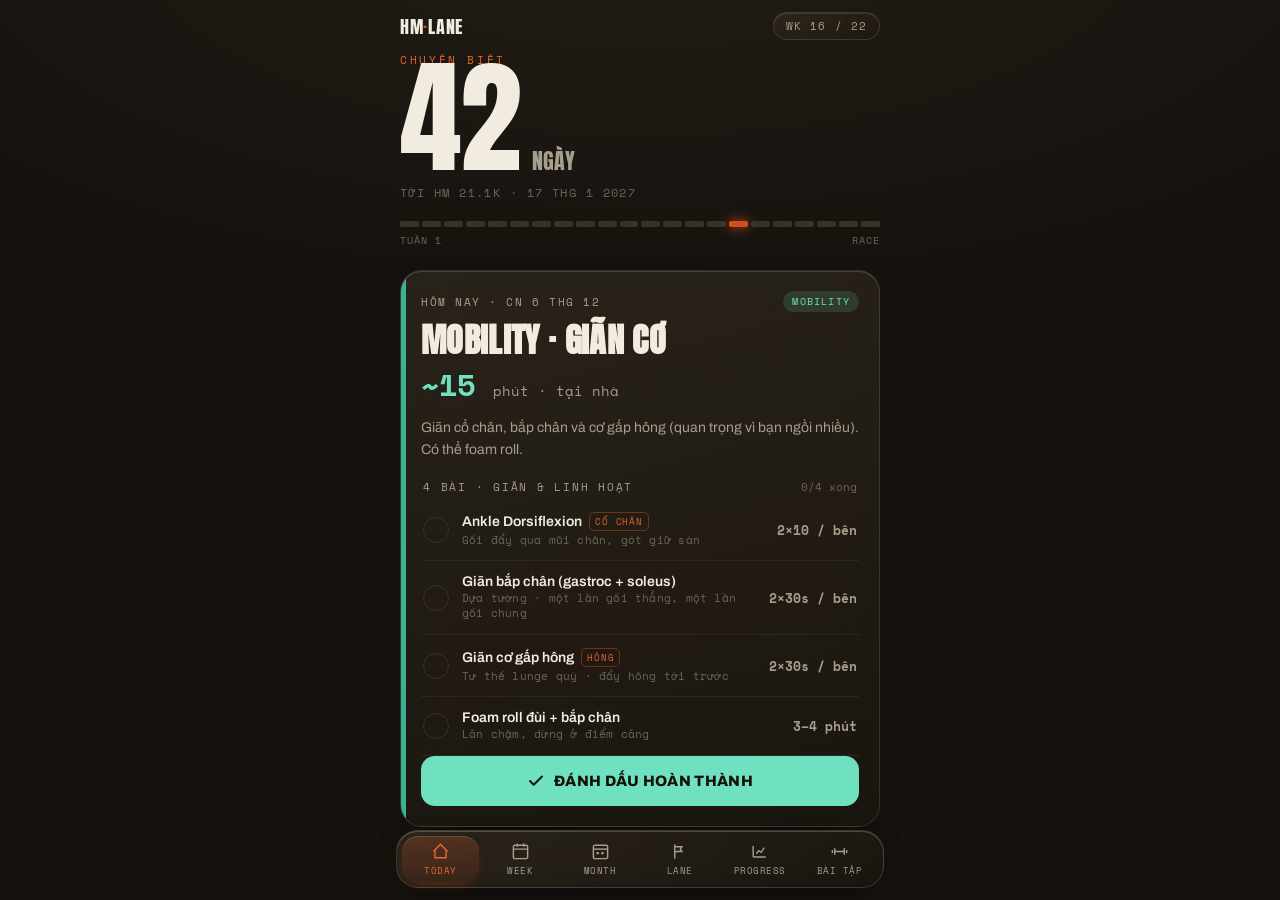
==== index.html @ 4ef67c4e "HM Lane — PWA kế hoạch tập luyện Half Marathon 22 tuần App cá nhân mobile-first: kế hoạch tới race 1" ====
<!doctype html>
<html lang="vi">
<head>
<meta charset="utf-8">
<meta name="viewport" content="width=device-width, initial-scale=1, viewport-fit=cover, maximum-scale=1">
<title>HM Lane</title>
<meta name="description" content="Kế hoạch tập luyện Half Marathon cá nhân — 22 tuần tới ngày đua 17/01/2027.">
<meta name="theme-color" content="#16130F">
<meta name="apple-mobile-web-app-capable" content="yes">
<meta name="apple-mobile-web-app-status-bar-style" content="black-translucent">
<meta name="apple-mobile-web-app-title" content="HM Lane">
<link rel="manifest" href="manifest.webmanifest">
<link rel="apple-touch-icon" href="icons/icon-180.png">
<link rel="icon" href="icons/icon-192.png">
<link rel="preconnect" href="https://fonts.googleapis.com">
<link rel="preconnect" href="https://fonts.gstatic.com" crossorigin>
<link rel="stylesheet" href="https://fonts.googleapis.com/css2?family=Anton&family=Archivo:wght@400;500;600;700;800&family=Space+Mono:wght@400;700&display=swap">
<link rel="stylesheet" href="styles.css">
</head>
<body>
<div class="app">
  <header class="topbar">
    <div class="wordmark">HM<i>·</i>LANE</div>
    <div class="wk-pill" id="wkPill">WK — / 22</div>
  </header>

  <main class="view" id="view"></main>

  <nav class="nav" id="nav">
    <button data-tab="today" class="active" aria-label="Hôm nay">
      <svg viewBox="0 0 24 24"><path d="M3 12l9-9 9 9"/><path d="M5 10v10h14V10"/></svg>Today</button>
    <button data-tab="week" aria-label="Tuần này">
      <svg viewBox="0 0 24 24"><rect x="3" y="4" width="18" height="17" rx="2"/><path d="M3 9h18M8 2v4M16 2v4"/></svg>Week</button>
    <button data-tab="month" aria-label="Hoạt động tháng">
      <svg viewBox="0 0 24 24"><rect x="3" y="4" width="18" height="17" rx="2"/><path d="M3 9h18"/><rect x="7" y="12.5" width="3" height="3" rx=".6" fill="currentColor" stroke="none"/><rect x="13" y="12.5" width="3" height="3" rx=".6" fill="currentColor" stroke="none"/></svg>Month</button>
    <button data-tab="lane" aria-label="Toàn plan">
      <svg viewBox="0 0 24 24"><path d="M6 3v18M6 6h9l-2 3 2 3H6"/></svg>Lane</button>
    <button data-tab="progress" aria-label="Tiến độ">
      <svg viewBox="0 0 24 24"><path d="M4 19V5M4 19h16M8 15l3-4 3 2 4-6"/></svg>Progress</button>
    <button data-tab="exercises" aria-label="Bài tập">
      <svg viewBox="0 0 24 24"><path d="M6 8v8M18 8v8M3 10v4M21 10v4M6 12h12"/></svg>Bài tập</button>
  </nav>
</div>

<script src="plan.js"></script>
<script src="exercises.js"></script>
<script src="app.js"></script>
</body>
</html>
---- styles.css ----
:root{
  --ink:#16130F; --ink-2:#1E1A14; --ink-3:#28231B;
  --line:#3A3227; --line-soft:#2C2720;
  --rust:#D24E1B; --rust-deep:#A83A13; --rust-glow:#E9642F;
  --mint:#6FE0C0; --mint-deep:#39B394;
  --chalk:#F2ECE0; --chalk-dim:#A79E8E; --chalk-faint:#6E6656;
  --display:"Anton",Impact,sans-serif;
  --body:"Archivo",system-ui,-apple-system,sans-serif;
  --mono:"Space Mono",ui-monospace,monospace;
  --safe-top:env(safe-area-inset-top,0px);
  --safe-bot:env(safe-area-inset-bottom,0px);
}
*{box-sizing:border-box;margin:0;padding:0}
html,body{height:100%}
body{
  background:radial-gradient(120% 70% at 50% -8%, #221c14 0%, var(--ink) 55%) fixed;
  color:var(--chalk); font-family:var(--body);
  -webkit-font-smoothing:antialiased; overflow:hidden;
}
button{font-family:inherit;cursor:pointer}
::-webkit-scrollbar{width:0}

.app{display:flex;flex-direction:column;height:100dvh;max-width:520px;margin:0 auto;position:relative}

/* ---------- top bar ---------- */
.topbar{position:absolute;top:calc(var(--safe-top) + 12px);left:20px;right:20px;
  display:flex;justify-content:space-between;align-items:center;z-index:10}
.wordmark{font-family:var(--display);font-size:18px;letter-spacing:.04em;text-transform:uppercase}
.wordmark i{color:var(--rust);font-style:normal}
.wk-pill{font-family:var(--mono);font-size:11px;letter-spacing:.1em;color:var(--chalk-dim);border-radius:999px;padding:5px 12px;
  background:linear-gradient(160deg,rgba(58,50,39,.5),rgba(30,26,20,.4));
  backdrop-filter:blur(14px) saturate(160%);-webkit-backdrop-filter:blur(14px) saturate(160%);
  border:1px solid rgba(242,236,224,.12);box-shadow:0 1px 0 rgba(242,236,224,.12) inset}

/* ---------- view ---------- */
.view{flex:1;overflow-y:auto;overflow-x:hidden;
  padding:calc(var(--safe-top) + 52px) 20px calc(var(--safe-bot) + 92px);
  -webkit-overflow-scrolling:touch}

/* ---------- countdown hero ---------- */
.phase-eyebrow{font-family:var(--mono);font-size:11px;letter-spacing:.24em;text-transform:uppercase;color:var(--rust-glow);margin-bottom:2px}
.count{display:flex;align-items:baseline;gap:12px;margin:2px 0 0}
.count .num{font-family:var(--display);font-size:clamp(96px,30vw,124px);line-height:.78;letter-spacing:-.01em}
.count .unit{font-family:var(--display);font-size:22px;letter-spacing:.02em;text-transform:uppercase;color:var(--chalk-dim);line-height:1;padding-bottom:8px}
.count-sub{font-family:var(--mono);font-size:12px;letter-spacing:.12em;color:var(--chalk-faint);margin-top:4px;text-transform:uppercase}

/* progress strip */
.strip{display:flex;gap:3px;margin:20px 0 6px}
.strip i{flex:1;height:6px;border-radius:2px;background:var(--line);display:block}
.strip i.done{background:var(--mint)}
.strip i.now{background:var(--rust);box-shadow:0 0 12px var(--rust)}
.strip-cap{display:flex;justify-content:space-between;font-family:var(--mono);font-size:10px;letter-spacing:.1em;color:var(--chalk-faint);text-transform:uppercase}

/* ---------- glass card ---------- */
.card{border-radius:22px;padding:20px;margin-top:22px;position:relative;overflow:hidden;
  background:linear-gradient(165deg,rgba(54,47,36,.58),rgba(28,24,18,.5));
  backdrop-filter:blur(20px) saturate(170%);-webkit-backdrop-filter:blur(20px) saturate(170%);
  border:1px solid rgba(242,236,224,.12);
  box-shadow:0 20px 44px -20px rgba(0,0,0,.7), 0 1px 0 rgba(242,236,224,.14) inset}
.card .rail{position:absolute;left:0;top:0;bottom:0;width:5px;background:var(--rust)}
.card.strength .rail,.card.mobility .rail{background:var(--mint-deep)}
.card.rest .rail{background:var(--chalk-faint)}
.card.race .rail{background:linear-gradient(180deg,var(--rust),var(--mint))}
.card-top{display:flex;justify-content:space-between;align-items:center;font-family:var(--mono);font-size:11px;letter-spacing:.14em;text-transform:uppercase;color:var(--chalk-dim)}
.tag{padding:3px 9px;border-radius:999px;font-size:10px;letter-spacing:.12em}
.tag.run{background:rgba(210,78,27,.16);color:var(--rust-glow)}
.tag.str{background:rgba(111,224,192,.14);color:var(--mint)}
.tag.rest{background:rgba(167,158,142,.14);color:var(--chalk-dim)}
.card h2{font-family:var(--display);font-size:34px;text-transform:uppercase;letter-spacing:.01em;margin:12px 0 2px;line-height:.95}
.metric{font-family:var(--mono);font-weight:700;font-size:30px;color:var(--rust-glow);margin:6px 0 10px}
.metric.mint{color:var(--mint)}
.metric small{font-size:14px;color:var(--chalk-dim);font-weight:400}
.desc{color:var(--chalk-dim);font-size:14px;line-height:1.55;margin-bottom:14px}
.chips{display:flex;gap:7px;flex-wrap:wrap;margin-bottom:18px}
.chip{font-family:var(--mono);font-size:10.5px;letter-spacing:.06em;color:var(--chalk-dim);border-radius:9px;padding:6px 10px;
  background:rgba(242,236,224,.05);backdrop-filter:blur(10px);-webkit-backdrop-filter:blur(10px);
  border:1px solid rgba(242,236,224,.10);box-shadow:0 1px 0 rgba(242,236,224,.08) inset}
.chip b{color:var(--chalk);font-weight:700}

.tick{width:100%;border:none;border-radius:14px;padding:16px;font-family:var(--body);font-weight:800;font-size:15px;letter-spacing:.02em;text-transform:uppercase;color:#160f0a;background:var(--rust);display:flex;align-items:center;justify-content:center;gap:9px;transition:transform .12s ease}
.tick:active{transform:scale(.98)}
.tick.mint{background:var(--mint)}
.tick.done{background:transparent;color:var(--mint);border:1.5px solid var(--mint-deep)}
.tick svg{width:18px;height:18px}
.subnote{font-family:var(--mono);font-size:11px;color:var(--chalk-faint);margin-top:14px;line-height:1.5;letter-spacing:.02em}

/* ---------- exercise list ---------- */
.ex-head{display:flex;justify-content:space-between;align-items:baseline;margin:18px 2px 4px}
.ex-head .h{font-family:var(--mono);font-size:11px;letter-spacing:.16em;text-transform:uppercase;color:var(--chalk-dim)}
.ex-head .c{font-family:var(--mono);font-size:11px;color:var(--chalk-faint)}
.ex{display:flex;align-items:center;gap:13px;padding:13px 2px;border-bottom:1px solid var(--line-soft);cursor:pointer}
.ex:last-child{border-bottom:none}
.ex .ck{width:26px;height:26px;border-radius:50%;border:1.6px solid var(--line);flex-shrink:0;display:grid;place-items:center;transition:background .15s ease,border-color .15s ease}
.ex.done .ck{background:var(--mint);border-color:var(--mint)}
.ex .ck svg{width:14px;height:14px;stroke:#0e120f;opacity:0}
.ex.done .ck svg{opacity:1}
.ex .info{flex:1;min-width:0}
.ex .info .en{font-size:14px;font-weight:600;display:flex;align-items:center;gap:7px;flex-wrap:wrap}
.ex .info .cue{font-family:var(--mono);font-size:10.5px;color:var(--chalk-faint);letter-spacing:.02em;margin-top:2px;line-height:1.4}
.ex .sets{font-family:var(--mono);font-weight:700;font-size:13px;color:var(--chalk-dim);flex-shrink:0}
.ex.done .en{color:var(--chalk-dim)}
.keytag{font-family:var(--mono);font-size:8.5px;letter-spacing:.1em;text-transform:uppercase;color:var(--rust-glow);border:1px solid rgba(210,78,27,.45);border-radius:5px;padding:2px 5px;font-weight:400}
.why{background:rgba(111,224,192,.06);border:1px solid rgba(111,224,192,.22);border-radius:12px;padding:12px 14px;margin-top:16px;font-size:12.5px;line-height:1.55;color:var(--chalk-dim)}
.why b{color:var(--mint)}

/* ---------- week list ---------- */
.day{display:flex;align-items:center;gap:14px;padding:14px 4px;border-bottom:1px solid var(--line-soft);cursor:pointer}
.day .dot{width:36px;height:36px;border-radius:11px;display:grid;place-items:center;font-family:var(--mono);font-size:11px;flex-shrink:0;border:1px solid var(--line)}
.day .dot.run{color:var(--rust-glow);border-color:rgba(210,78,27,.4)}
.day .dot.strength{color:var(--mint);border-color:rgba(111,224,192,.35)}
.day .dot.mobility{color:var(--mint-deep);border-color:rgba(57,179,148,.35)}
.day .dot.rest,.day .dot.race{color:var(--chalk-faint)}
.day.done .dot{background:var(--mint);color:#0e120f;border-color:var(--mint)}
.day .meta{flex:1;min-width:0}
.day .meta .dname{font-size:14px;font-weight:600}
.day .meta .dsub{font-family:var(--mono);font-size:11px;color:var(--chalk-faint);letter-spacing:.04em;margin-top:1px}
.day .km{font-family:var(--mono);font-weight:700;font-size:14px;color:var(--chalk-dim);flex-shrink:0}
.day.today{background:rgba(210,78,27,.07);border-radius:12px;margin:0 -6px;padding-left:10px;padding-right:10px}
.day.done .dname{color:var(--chalk-dim);text-decoration:line-through;text-decoration-color:var(--line)}

/* ---------- the lane ---------- */
.lane-head{display:flex;justify-content:space-between;align-items:baseline;margin-bottom:6px}
.lane-head h2{font-family:var(--display);font-size:30px;text-transform:uppercase;letter-spacing:.01em}
.lane-head span{font-family:var(--mono);font-size:11px;color:var(--chalk-faint);letter-spacing:.1em}
.lane{position:relative;margin-top:12px;padding-left:26px}
.lane::before{content:"";position:absolute;left:9px;top:6px;bottom:10px;width:2px;background:repeating-linear-gradient(180deg,var(--line) 0 8px,transparent 8px 16px)}
.seg{position:relative;display:flex;align-items:center;gap:12px;padding:6px 0}
.seg .node{position:absolute;left:-21px;width:14px;height:14px;border-radius:50%;background:var(--ink);border:2px solid var(--line)}
.seg.done .node{background:var(--mint);border-color:var(--mint)}
.seg.now .node{background:var(--rust);border-color:var(--rust);box-shadow:0 0 0 4px rgba(210,78,27,.25)}
.seg .wk{font-family:var(--mono);font-size:11px;color:var(--chalk-faint);width:34px;flex-shrink:0}
.seg .bar{flex:1;height:30px;border-radius:9px;display:flex;align-items:center;padding:0 12px;justify-content:space-between;cursor:pointer;
  background:linear-gradient(160deg,rgba(54,47,36,.42),rgba(28,24,18,.34));
  backdrop-filter:blur(12px) saturate(150%);-webkit-backdrop-filter:blur(12px) saturate(150%);
  border:1px solid rgba(242,236,224,.10);box-shadow:0 1px 0 rgba(242,236,224,.08) inset}
.seg .bar .lr{font-size:12px;color:var(--chalk-dim);font-weight:500}
.seg .bar .val{font-family:var(--mono);font-size:12px;font-weight:700}
.seg.now .bar{border-color:var(--rust);background:rgba(210,78,27,.10)}
.seg.now .bar .val{color:var(--rust-glow)}
.seg.done .bar .val{color:var(--mint)}
.phase-div{font-family:var(--mono);font-size:10px;letter-spacing:.2em;text-transform:uppercase;color:var(--chalk-faint);margin:18px 0 6px;padding-left:2px;display:flex;align-items:center;gap:8px}
.phase-div::after{content:"";flex:1;height:1px;background:var(--line-soft)}
.finish{position:relative;margin:8px 0 0 26px;padding:14px 16px;border-radius:12px;
  background:repeating-conic-gradient(from 0deg,var(--ink-3) 0deg 90deg,var(--ink-2) 90deg 180deg) 0 0/16px 16px;
  border:1px solid var(--rust);display:flex;justify-content:space-between;align-items:center}
.finish .node{position:absolute;width:14px;height:14px;border-radius:50%;background:var(--rust);border:2px solid var(--rust);left:-21px}
.finish .rname{font-family:var(--display);font-size:20px;text-transform:uppercase;color:var(--chalk)}
.finish .rsub{font-family:var(--mono);font-size:11px;color:var(--rust-glow);letter-spacing:.08em}
.finish .rtime{font-family:var(--display);font-size:26px;color:var(--rust-glow)}

/* ---------- progress ---------- */
.section-title{font-family:var(--display);font-size:28px;text-transform:uppercase;letter-spacing:.01em;margin-bottom:2px}
.section-sub{font-family:var(--mono);font-size:11px;color:var(--chalk-faint);letter-spacing:.08em;margin-bottom:14px}
.p-hero{text-align:center;padding:8px 0 4px}
.p-hero .big{font-family:var(--display);font-size:clamp(72px,24vw,96px);line-height:.82;color:var(--mint)}
.p-hero .lbl{font-family:var(--mono);font-size:12px;letter-spacing:.18em;text-transform:uppercase;color:var(--chalk-dim);margin-top:6px}
.stat-grid{display:grid;grid-template-columns:1fr 1fr;gap:12px;margin-top:22px}
.stat{border-radius:18px;padding:16px;
  background:linear-gradient(160deg,rgba(54,47,36,.5),rgba(28,24,18,.42));
  backdrop-filter:blur(16px) saturate(160%);-webkit-backdrop-filter:blur(16px) saturate(160%);
  border:1px solid rgba(242,236,224,.11);box-shadow:0 14px 30px -18px rgba(0,0,0,.65), 0 1px 0 rgba(242,236,224,.12) inset}
.stat .v{font-family:var(--mono);font-weight:700;font-size:28px}
.stat .v.rust{color:var(--rust-glow)}
.stat .v.mint{color:var(--mint)}
.stat .v small{font-size:15px;color:var(--chalk-faint);font-weight:400}
.stat .k{font-family:var(--mono);font-size:10px;letter-spacing:.14em;text-transform:uppercase;color:var(--chalk-faint);margin-top:4px}
.ring-card{border-radius:18px;padding:18px;margin-top:12px;display:flex;align-items:center;gap:18px;
  background:linear-gradient(160deg,rgba(54,47,36,.5),rgba(28,24,18,.42));
  backdrop-filter:blur(16px) saturate(160%);-webkit-backdrop-filter:blur(16px) saturate(160%);
  border:1px solid rgba(242,236,224,.11);box-shadow:0 14px 30px -18px rgba(0,0,0,.65), 0 1px 0 rgba(242,236,224,.12) inset}
.ring{width:78px;height:78px;flex-shrink:0}
.ring-txt .rt-big{font-family:var(--mono);font-weight:700;font-size:20px}
.ring-txt .rt-lbl{font-size:13px;color:var(--chalk-dim);margin-top:2px}
.ring-txt .rt-sub{font-family:var(--mono);font-size:11px;color:var(--chalk-faint);margin-top:4px;letter-spacing:.06em}

/* ---------- month heatmap ---------- */
.cal-head{display:flex;align-items:center;justify-content:space-between;margin:6px 0 16px}
.cal-title{font-family:var(--mono);font-size:13px;letter-spacing:.1em;text-transform:uppercase;color:var(--chalk)}
.cal-nav{width:36px;height:36px;border-radius:12px;font-size:20px;line-height:1;color:var(--chalk-dim);
  background:linear-gradient(160deg,rgba(58,50,39,.5),rgba(30,26,20,.4));
  backdrop-filter:blur(14px) saturate(160%);-webkit-backdrop-filter:blur(14px) saturate(160%);
  border:1px solid rgba(242,236,224,.12);box-shadow:0 1px 0 rgba(242,236,224,.12) inset}
.cal-nav:active{color:var(--rust-glow)}
.cal-legend{display:flex;align-items:center;gap:5px;font-family:var(--mono);font-size:10px;color:var(--chalk-faint);letter-spacing:.06em;text-transform:uppercase;margin-bottom:14px}
.cal-legend i{width:13px;height:13px;border-radius:4px;display:inline-block}
.cal-dows{display:grid;grid-template-columns:repeat(7,1fr);gap:6px;margin-bottom:6px}
.cal-dows span{font-family:var(--mono);font-size:10px;color:var(--chalk-faint);text-align:center;letter-spacing:.04em}
.cal-grid{display:grid;grid-template-columns:repeat(7,1fr);gap:6px}
.cal-cell{aspect-ratio:1;border-radius:8px;background:var(--ink-2);border:1px solid var(--line-soft);
  display:grid;place-items:center;position:relative}
.cal-cell .dn{font-family:var(--mono);font-size:11px;color:var(--chalk-faint)}
.cal-cell.empty{background:transparent;border:none}
.cal-cell.rest{background:rgba(242,236,224,.03);border-color:transparent}
.cal-cell.rest .dn{color:var(--line)}
.cal-cell.planned{border-style:dashed;border-color:var(--line)}
.cal-cell.missed{border-color:rgba(210,78,27,.22)}
.cal-cell.missed .dn{color:var(--chalk-faint)}
.cal-cell[data-caldate]{cursor:pointer}
.cal-cell.today{outline:2px solid var(--rust-glow);outline-offset:1px}
/* activity levels */
.lvl-run1{background:rgba(210,78,27,.30);border-color:transparent}
.lvl-run2{background:rgba(210,78,27,.52);border-color:transparent}
.lvl-run3{background:rgba(210,78,27,.74);border-color:transparent}
.lvl-run4{background:var(--rust);border-color:transparent}
.lvl-str{background:rgba(111,224,192,.62);border-color:transparent}
.cal-cell.lvl-run3 .dn,.cal-cell.lvl-run4 .dn,.cal-cell.lvl-str .dn{color:#160f0a;font-weight:700}
.cal-cell.lvl-run1 .dn,.cal-cell.lvl-run2 .dn{color:var(--chalk)}

/* ---------- routine block (exercises view) ---------- */
.routine{border-radius:20px;padding:20px;margin-top:16px;
  background:linear-gradient(165deg,rgba(54,47,36,.5),rgba(28,24,18,.42));
  backdrop-filter:blur(18px) saturate(165%);-webkit-backdrop-filter:blur(18px) saturate(165%);
  border:1px solid rgba(242,236,224,.11);box-shadow:0 16px 34px -20px rgba(0,0,0,.65), 0 1px 0 rgba(242,236,224,.12) inset}
.routine h3{font-family:var(--display);font-size:24px;text-transform:uppercase;letter-spacing:.01em}
.routine .rsub{font-family:var(--mono);font-size:11px;color:var(--rust-glow);letter-spacing:.1em;text-transform:uppercase;margin-top:2px}
.routine .rfocus{color:var(--chalk-dim);font-size:13px;line-height:1.5;margin:10px 0 4px}

/* ---------- bottom nav : liquid-glass floating island ---------- */
.nav{position:absolute;left:16px;right:16px;bottom:calc(var(--safe-bot) + 12px);z-index:20;
  display:flex;gap:3px;padding:5px;border-radius:22px;
  background:linear-gradient(160deg,rgba(58,50,39,.62),rgba(30,26,20,.52));
  backdrop-filter:blur(22px) saturate(180%);-webkit-backdrop-filter:blur(22px) saturate(180%);
  border:1px solid rgba(242,236,224,.14);
  box-shadow:0 16px 34px -14px rgba(0,0,0,.7), 0 1px 0 rgba(242,236,224,.22) inset, 0 -8px 20px -18px rgba(0,0,0,.6) inset}
.nav button{flex:1;display:flex;flex-direction:column;align-items:center;gap:3px;background:none;border:none;
  color:var(--chalk-dim);font-family:var(--mono);font-size:8.5px;letter-spacing:.06em;text-transform:uppercase;
  padding:6px 4px 5px;border-radius:16px;transition:color .2s ease,background .2s ease}
.nav button.active{color:var(--rust-glow);
  background:linear-gradient(180deg,rgba(233,100,47,.22),rgba(210,78,27,.10));
  box-shadow:0 1px 0 rgba(242,236,224,.16) inset, 0 6px 14px -8px rgba(210,78,27,.6)}
.nav svg{width:19px;height:19px;stroke:currentColor;fill:none;stroke-width:1.8}

/* ---------- misc ---------- */
.empty{text-align:center;color:var(--chalk-dim);padding:40px 10px;font-size:14px;line-height:1.6}
.empty .big{font-family:var(--display);font-size:40px;color:var(--rust);display:block;margin-bottom:8px;text-transform:uppercase}
:focus-visible{outline:2px solid var(--rust-glow);outline-offset:3px;border-radius:8px}
@media (prefers-reduced-motion:reduce){*{transition:none !important}}
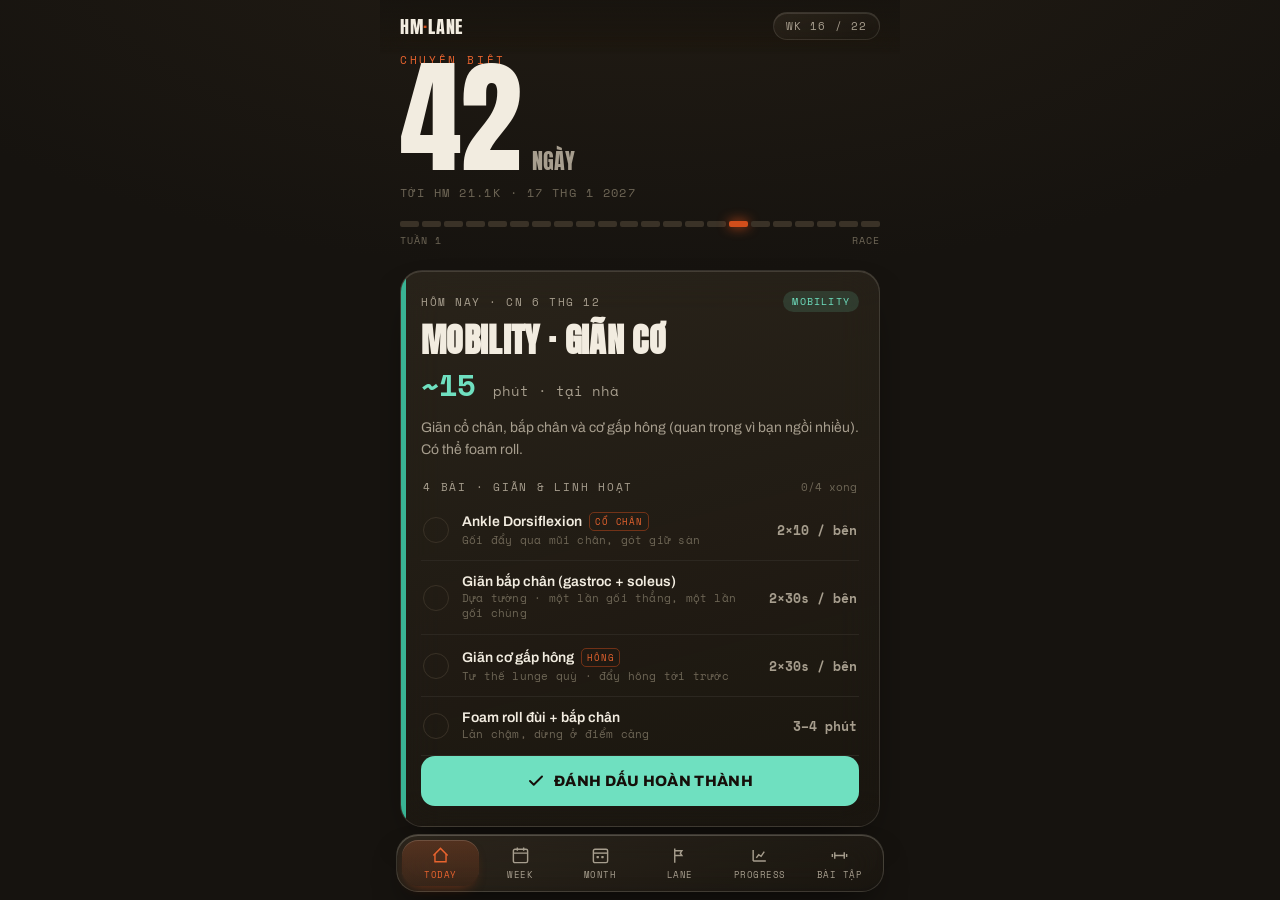
==== commit e8a8a03c: "Cải thiện UI + cập nhật plan tuần 1 - Header: nền frosted blur (band full-width, fade nhẹ) - Bottom " ====
--- a/index.html
+++ b/index.html
@@ -2,7 +2,7 @@
 <html lang="vi">
 <head>
 <meta charset="utf-8">
-<meta name="viewport" content="width=device-width, initial-scale=1, viewport-fit=cover, maximum-scale=1">
+<meta name="viewport" content="width=device-width, initial-scale=1, viewport-fit=cover">
 <title>HM Lane</title>
 <meta name="description" content="Kế hoạch tập luyện Half Marathon cá nhân — 22 tuần tới ngày đua 17/01/2027.">
 <meta name="theme-color" content="#16130F">
--- a/styles.css
+++ b/styles.css
@@ -23,8 +23,13 @@
 .app{display:flex;flex-direction:column;height:100dvh;max-width:520px;margin:0 auto;position:relative}
 
 /* ---------- top bar ---------- */
-.topbar{position:absolute;top:calc(var(--safe-top) + 12px);left:20px;right:20px;
-  display:flex;justify-content:space-between;align-items:center;z-index:10}
+.topbar{position:absolute;top:0;left:0;right:0;z-index:10;
+  display:flex;justify-content:space-between;align-items:center;
+  padding:calc(var(--safe-top) + 12px) 20px 14px;
+  background:linear-gradient(180deg, rgba(22,19,15,.78) 0%, rgba(22,19,15,.5) 62%, rgba(22,19,15,0) 100%);
+  backdrop-filter:blur(16px) saturate(150%);-webkit-backdrop-filter:blur(16px) saturate(150%);
+  -webkit-mask-image:linear-gradient(180deg,#000 68%,transparent);
+  mask-image:linear-gradient(180deg,#000 68%,transparent)}
 .wordmark{font-family:var(--display);font-size:18px;letter-spacing:.04em;text-transform:uppercase}
 .wordmark i{color:var(--rust);font-style:normal}
 .wk-pill{font-family:var(--mono);font-size:11px;letter-spacing:.1em;color:var(--chalk-dim);border-radius:999px;padding:5px 12px;
@@ -183,12 +188,12 @@
 .cal-nav:active{color:var(--rust-glow)}
 .cal-legend{display:flex;align-items:center;gap:5px;font-family:var(--mono);font-size:10px;color:var(--chalk-faint);letter-spacing:.06em;text-transform:uppercase;margin-bottom:14px}
 .cal-legend i{width:13px;height:13px;border-radius:4px;display:inline-block}
-.cal-dows{display:grid;grid-template-columns:repeat(7,1fr);gap:6px;margin-bottom:6px}
+.cal-dows{display:grid;grid-template-columns:repeat(7,1fr);gap:5px;margin:0 auto 6px;width:min(100%,330px)}
 .cal-dows span{font-family:var(--mono);font-size:10px;color:var(--chalk-faint);text-align:center;letter-spacing:.04em}
-.cal-grid{display:grid;grid-template-columns:repeat(7,1fr);gap:6px}
-.cal-cell{aspect-ratio:1;border-radius:8px;background:var(--ink-2);border:1px solid var(--line-soft);
-  display:grid;place-items:center;position:relative}
-.cal-cell .dn{font-family:var(--mono);font-size:11px;color:var(--chalk-faint)}
+.cal-grid{display:grid;grid-template-columns:repeat(7,1fr);gap:5px;width:min(100%,330px);margin:0 auto}
+.cal-cell{aspect-ratio:1;min-width:0;border-radius:8px;background:var(--ink-2);border:1px solid var(--line-soft);
+  display:grid;place-items:center;position:relative;overflow:hidden}
+.cal-cell .dn{font-family:var(--mono);font-size:clamp(9px,2.6vw,11px);color:var(--chalk-faint)}
 .cal-cell.empty{background:transparent;border:none}
 .cal-cell.rest{background:rgba(242,236,224,.03);border-color:transparent}
 .cal-cell.rest .dn{color:var(--line)}
@@ -216,7 +221,7 @@
 .routine .rfocus{color:var(--chalk-dim);font-size:13px;line-height:1.5;margin:10px 0 4px}
 
 /* ---------- bottom nav : liquid-glass floating island ---------- */
-.nav{position:absolute;left:16px;right:16px;bottom:calc(var(--safe-bot) + 12px);z-index:20;
+.nav{position:absolute;left:16px;right:16px;bottom:max(8px, calc(var(--safe-bot) - 8px));z-index:20;
   display:flex;gap:3px;padding:5px;border-radius:22px;
   background:linear-gradient(160deg,rgba(58,50,39,.62),rgba(30,26,20,.52));
   backdrop-filter:blur(22px) saturate(180%);-webkit-backdrop-filter:blur(22px) saturate(180%);
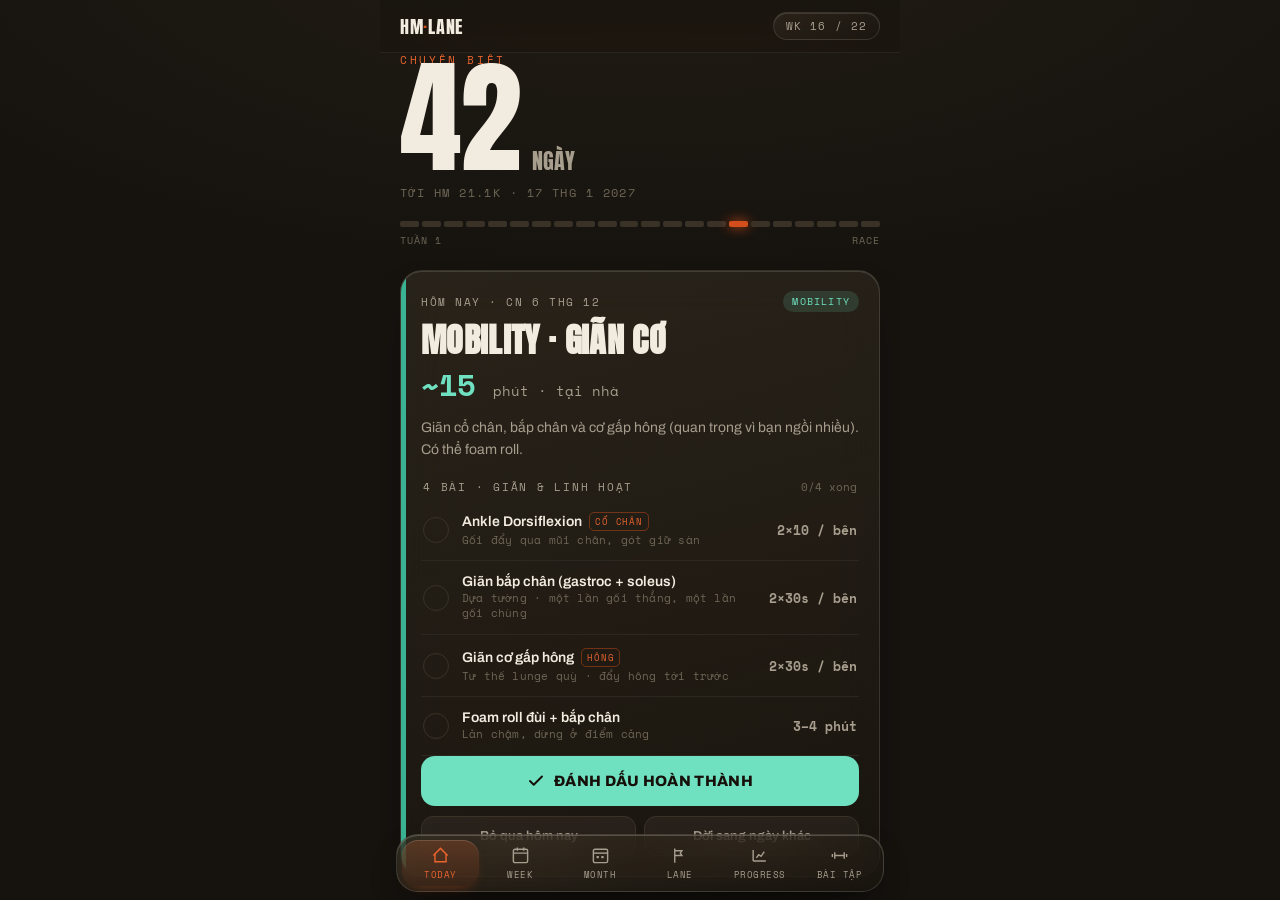
==== commit 487ce85c: "Thêm Skip + Dời buổi trong tuần (logic tách module, có test) - logic.js: module thuần resolveWeek/mo" ====
--- a/index.html
+++ b/index.html
@@ -44,6 +44,7 @@
 
 <script src="plan.js"></script>
 <script src="exercises.js"></script>
+<script src="logic.js"></script>
 <script src="app.js"></script>
 </body>
 </html>
--- a/styles.css
+++ b/styles.css
@@ -25,11 +25,10 @@
 /* ---------- top bar ---------- */
 .topbar{position:absolute;top:0;left:0;right:0;z-index:10;
   display:flex;justify-content:space-between;align-items:center;
-  padding:calc(var(--safe-top) + 12px) 20px 14px;
-  background:linear-gradient(180deg, rgba(22,19,15,.78) 0%, rgba(22,19,15,.5) 62%, rgba(22,19,15,0) 100%);
-  backdrop-filter:blur(16px) saturate(150%);-webkit-backdrop-filter:blur(16px) saturate(150%);
-  -webkit-mask-image:linear-gradient(180deg,#000 68%,transparent);
-  mask-image:linear-gradient(180deg,#000 68%,transparent)}
+  padding:calc(var(--safe-top) + 12px) 20px 12px;
+  background:linear-gradient(180deg, rgba(22,19,15,.62), rgba(22,19,15,.30));
+  backdrop-filter:blur(20px) saturate(160%);-webkit-backdrop-filter:blur(20px) saturate(160%);
+  border-bottom:1px solid rgba(242,236,224,.07)}
 .wordmark{font-family:var(--display);font-size:18px;letter-spacing:.04em;text-transform:uppercase}
 .wordmark i{color:var(--rust);font-style:normal}
 .wk-pill{font-family:var(--mono);font-size:11px;letter-spacing:.1em;color:var(--chalk-dim);border-radius:999px;padding:5px 12px;
@@ -75,6 +74,10 @@
 .metric{font-family:var(--mono);font-weight:700;font-size:30px;color:var(--rust-glow);margin:6px 0 10px}
 .metric.mint{color:var(--mint)}
 .metric small{font-size:14px;color:var(--chalk-dim);font-weight:400}
+.pace{display:flex;align-items:baseline;flex-wrap:wrap;gap:8px;margin:-2px 0 12px}
+.pace .pl{font-family:var(--mono);font-size:10px;letter-spacing:.14em;text-transform:uppercase;color:var(--chalk-faint)}
+.pace b{font-family:var(--mono);color:var(--rust-glow);font-weight:700;font-size:15px}
+.pace i{font-style:normal;font-family:var(--mono);color:var(--chalk-faint);font-size:11px;width:100%}
 .desc{color:var(--chalk-dim);font-size:14px;line-height:1.55;margin-bottom:14px}
 .chips{display:flex;gap:7px;flex-wrap:wrap;margin-bottom:18px}
 .chip{font-family:var(--mono);font-size:10.5px;letter-spacing:.06em;color:var(--chalk-dim);border-radius:9px;padding:6px 10px;
@@ -88,6 +91,39 @@
 .tick.done{background:transparent;color:var(--mint);border:1.5px solid var(--mint-deep)}
 .tick svg{width:18px;height:18px}
 .subnote{font-family:var(--mono);font-size:11px;color:var(--chalk-faint);margin-top:14px;line-height:1.5;letter-spacing:.02em}
+.card-top .from{color:var(--mint)}
+.card.skipped{opacity:.72}
+/* action buttons */
+.actions{display:flex;gap:8px;margin-top:10px}
+.btn-ghost{flex:1;border-radius:12px;padding:12px 10px;font-family:var(--body);font-weight:600;font-size:13px;
+  color:var(--chalk-dim);background:rgba(242,236,224,.05);border:1px solid var(--line);
+  display:flex;align-items:center;justify-content:center;gap:7px;transition:transform .12s ease}
+.btn-ghost:active{transform:scale(.98)}
+.move-picker{margin-top:10px;padding:14px;border-radius:14px;background:rgba(242,236,224,.03);border:1px solid var(--line-soft)}
+.move-picker .mp-h{font-family:var(--mono);font-size:10px;letter-spacing:.14em;text-transform:uppercase;color:var(--chalk-faint);margin-bottom:10px}
+.mp-opts{display:flex;flex-wrap:wrap;gap:8px;margin-bottom:6px}
+.mp-opt{border-radius:10px;padding:10px 13px;font-family:var(--mono);font-size:12px;font-weight:700;
+  color:var(--rust-glow);background:rgba(210,78,27,.12);border:1px solid rgba(210,78,27,.4)}
+.mp-opt:active{transform:scale(.97)}
+.mp-empty{font-family:var(--mono);font-size:12px;color:var(--chalk-faint)}
+.state-note{margin-top:12px;padding:13px 15px;border-radius:12px;font-size:13px;color:var(--chalk-dim);
+  background:rgba(242,236,224,.04);border:1px solid var(--line-soft);display:flex;justify-content:space-between;align-items:center;gap:10px}
+.state-note b{color:var(--chalk)}
+.state-sub{margin-top:10px;text-align:center}
+.link-btn{background:none;border:none;color:var(--rust-glow);font-family:var(--mono);font-size:12px;padding:4px;text-decoration:underline;flex-shrink:0}
+/* week statuses */
+.day.skipped{opacity:.6}
+.day.skipped .dname{text-decoration:line-through;text-decoration-color:var(--line)}
+.day.skipped .dot{color:var(--chalk-faint);border-color:var(--line-soft)}
+.day.moved{opacity:.7}
+.day.moved .dot{color:var(--mint-deep);border-color:rgba(57,179,148,.3)}
+.day.moved .dname{color:var(--chalk-dim)}
+.day.missed .dot{border-color:rgba(210,78,27,.28)}
+/* month statuses */
+.cal-cell.skipped{background:repeating-linear-gradient(45deg,rgba(167,158,142,.16) 0 4px,transparent 4px 8px);border-color:var(--line-soft)}
+.cal-cell.skipped .dn{color:var(--chalk-faint)}
+.cal-cell.moved{border-style:dashed;border-color:rgba(111,224,192,.35)}
+.cal-cell.moved .dn{color:var(--mint-deep)}
 
 /* ---------- exercise list ---------- */
 .ex-head{display:flex;justify-content:space-between;align-items:baseline;margin:18px 2px 4px}
@@ -179,18 +215,18 @@
 .ring-txt .rt-sub{font-family:var(--mono);font-size:11px;color:var(--chalk-faint);margin-top:4px;letter-spacing:.06em}
 
 /* ---------- month heatmap ---------- */
-.cal-head{display:flex;align-items:center;justify-content:space-between;margin:6px 0 16px}
+.cal-head{display:flex;align-items:center;justify-content:space-between;margin:2px 0 10px}
 .cal-title{font-family:var(--mono);font-size:13px;letter-spacing:.1em;text-transform:uppercase;color:var(--chalk)}
-.cal-nav{width:36px;height:36px;border-radius:12px;font-size:20px;line-height:1;color:var(--chalk-dim);
+.cal-nav{width:32px;height:32px;border-radius:11px;font-size:18px;line-height:1;color:var(--chalk-dim);
   background:linear-gradient(160deg,rgba(58,50,39,.5),rgba(30,26,20,.4));
   backdrop-filter:blur(14px) saturate(160%);-webkit-backdrop-filter:blur(14px) saturate(160%);
   border:1px solid rgba(242,236,224,.12);box-shadow:0 1px 0 rgba(242,236,224,.12) inset}
 .cal-nav:active{color:var(--rust-glow)}
-.cal-legend{display:flex;align-items:center;gap:5px;font-family:var(--mono);font-size:10px;color:var(--chalk-faint);letter-spacing:.06em;text-transform:uppercase;margin-bottom:14px}
-.cal-legend i{width:13px;height:13px;border-radius:4px;display:inline-block}
-.cal-dows{display:grid;grid-template-columns:repeat(7,1fr);gap:5px;margin:0 auto 6px;width:min(100%,330px)}
+.cal-legend{display:flex;align-items:center;gap:5px;font-family:var(--mono);font-size:10px;color:var(--chalk-faint);letter-spacing:.06em;text-transform:uppercase;margin-bottom:8px}
+.cal-legend i{width:12px;height:12px;border-radius:4px;display:inline-block}
+.cal-dows{display:grid;grid-template-columns:repeat(7,1fr);gap:4px;margin:0 auto 4px;width:min(100%,300px)}
 .cal-dows span{font-family:var(--mono);font-size:10px;color:var(--chalk-faint);text-align:center;letter-spacing:.04em}
-.cal-grid{display:grid;grid-template-columns:repeat(7,1fr);gap:5px;width:min(100%,330px);margin:0 auto}
+.cal-grid{display:grid;grid-template-columns:repeat(7,1fr);gap:4px;width:min(100%,300px);margin:0 auto}
 .cal-cell{aspect-ratio:1;min-width:0;border-radius:8px;background:var(--ink-2);border:1px solid var(--line-soft);
   display:grid;place-items:center;position:relative;overflow:hidden}
 .cal-cell .dn{font-family:var(--mono);font-size:clamp(9px,2.6vw,11px);color:var(--chalk-faint)}
@@ -210,6 +246,7 @@
 .lvl-str{background:rgba(111,224,192,.62);border-color:transparent}
 .cal-cell.lvl-run3 .dn,.cal-cell.lvl-run4 .dn,.cal-cell.lvl-str .dn{color:#160f0a;font-weight:700}
 .cal-cell.lvl-run1 .dn,.cal-cell.lvl-run2 .dn{color:var(--chalk)}
+.cal-sum{padding:14px 16px !important;gap:0 !important}
 
 /* ---------- routine block (exercises view) ---------- */
 .routine{border-radius:20px;padding:20px;margin-top:16px;
